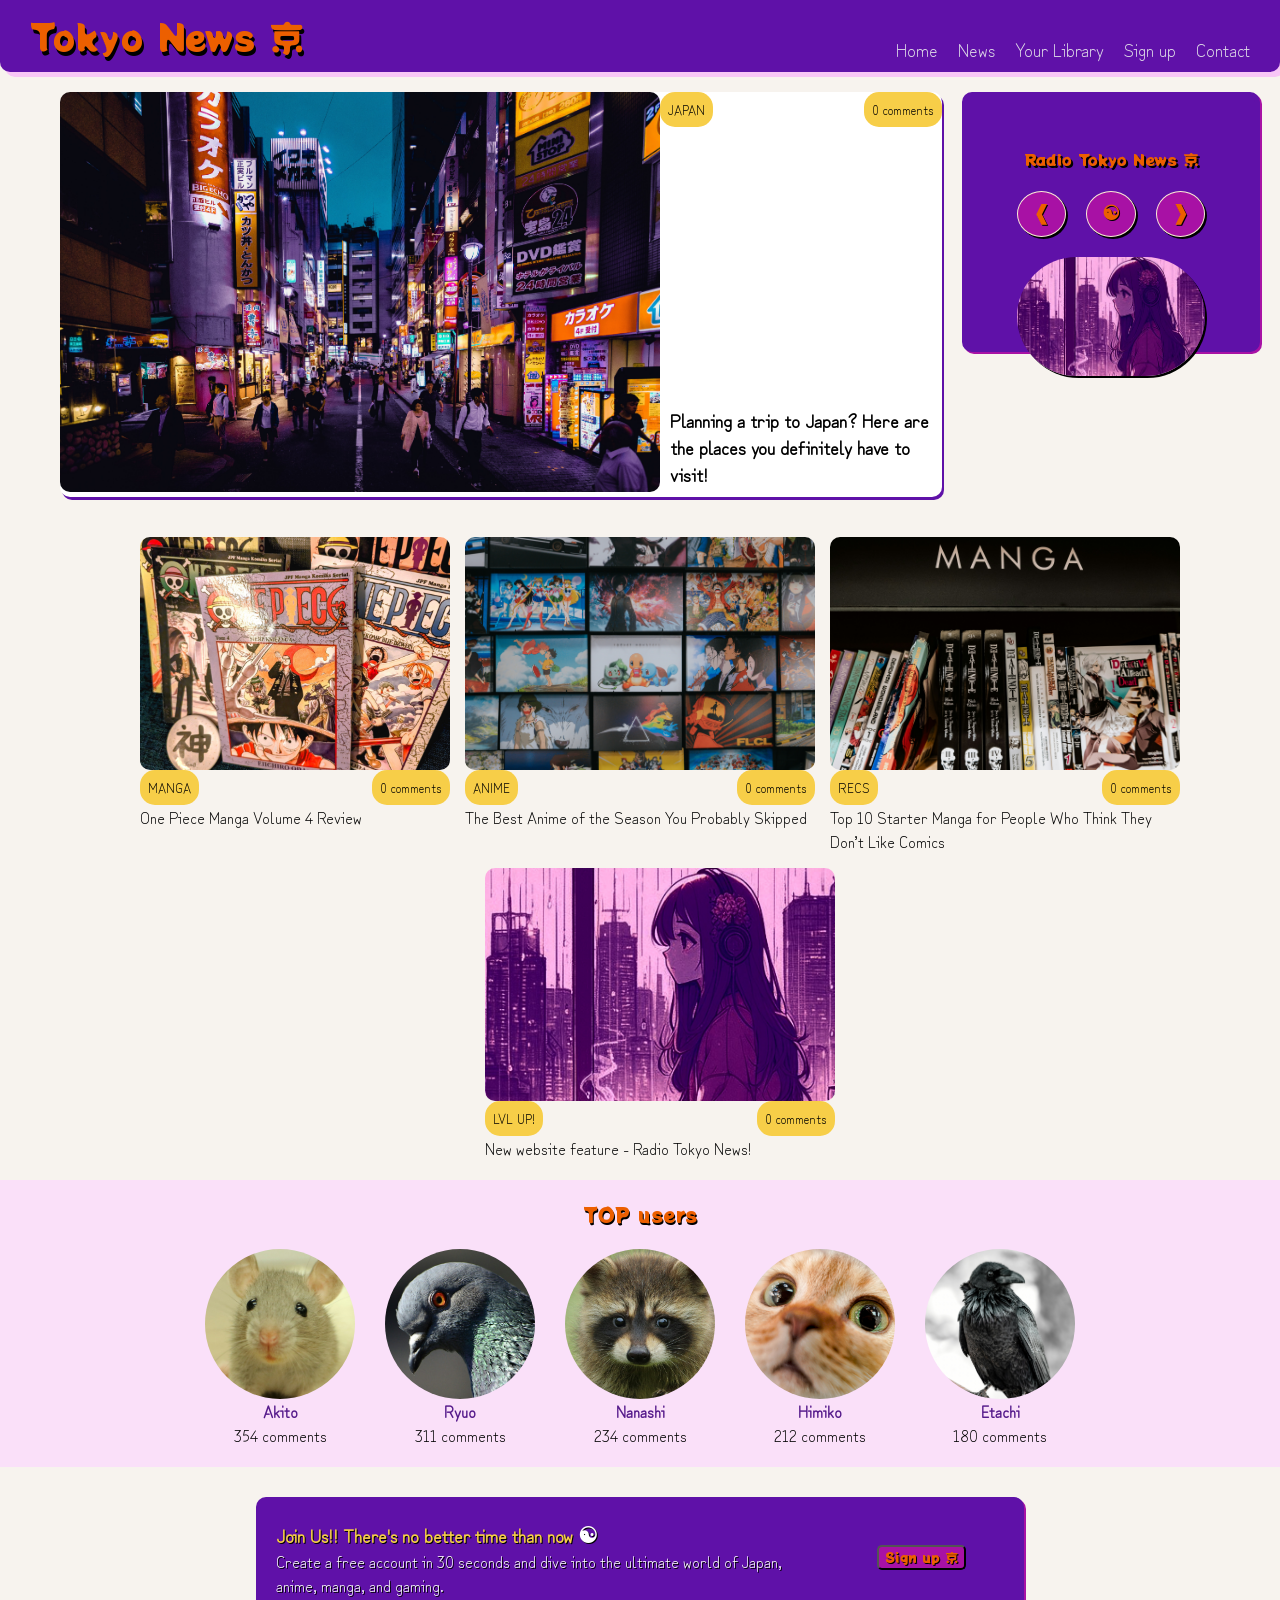
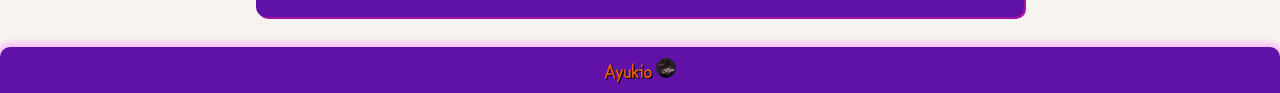
==== index.html @ ea7f4cb4 "Update index.html layout. Add similar logic to news articles in index.html." ====
<!DOCTYPE html>
<html lang="en">
<head>
    <meta charset="UTF-8">
    <meta name="viewport" content="width=device-width, initial-scale=1.0">
    <title>Tokyo News</title>
    <link rel="stylesheet" href="./style.css">
    <link rel="icon" type="image/png" sizes="96x96" href="./favicon-96x96.png">
    <link rel="preconnect" href="https://fonts.googleapis.com">
<link rel="preconnect" href="https://fonts.gstatic.com" crossorigin>
<link href="https://fonts.googleapis.com/css2?family=Raleway:ital,wght@0,100..900;1,100..900&family=Roboto:ital,wght@0,100..900;1,100..900&family=Zen+Kurenaido&display=swap" rel="stylesheet">
<link rel="preconnect" href="https://fonts.googleapis.com">
<link rel="preconnect" href="https://fonts.gstatic.com" crossorigin>
<link href="https://fonts.googleapis.com/css2?family=Potta+One&display=swap" rel="stylesheet">
</head>
<body>
    <div class="navbar">
        <div>
            <div class="logo">Tokyo News<div class="red">&nbsp;京</div></div>
        </div>
            <ul class="nav">
                <li><a href="#">Home</a></li>
                <li><a href="./news.html">News</a></li>
                <li><a href="#">Your Library</a></li>
                <li><a href="#">Sign up</a></li>
                <li><a href="#">Contact</a></li>
            </ul>
    </div>
    <div class="main-news">

            <div class="news">
                <div class="article-1">
                    <img class="tokyo" src="./article-1.jpg" alt="">
                </div>
               <div class="article-1-text">
                   <div class="tags">
                       <div class="tag">JAPAN</div>
                       <div class="tag">0 comments</div>
                   </div>
                   <h3 class="h3-decoration"><a href="">Planning a trip to Japan? Here are the places you definitely have to visit!</a></h3>
               </div> 
            </div>

            <div class="radio">
                <div class="player">Radio Tokyo News 京</div>
                <div class="buttons">
                    <a class="back"> ❰ </a>
                    <a class="play"> ☯ </a>
                    <a class="next"> ❱ </a>
                </div>
                <img class="radio-img" src="./radio.jpg" alt="">
            </div>

    </div>
    <div class="other-news">
            <div class="article-2">
                <img class="other-news-image" src="./article-2.jpg" alt="">
                <div class="tags">
                       <div class="tag">MANGA</div>
                       <div class="tag">0 comments</div>
                </div>
                <div class="text-article-2 h3-decoration"><a href="">One Piece Manga Volume 4 Review</a></div>
            </div>
            <div class="article-3">
                <img class="other-news-image" src="./article-3.jpg" alt="">
                <div class="tags">
                       <div class="tag">ANIME</div>
                       <div class="tag">0 comments</div>
                </div>
                <div class="text-article-3 h3-decoration"><a href="">The Best Anime of the Season You Probably Skipped</a></div>
            </div>
            <div class="article-4">
                <img class="other-news-image" src="./article-4.jpg" alt="">
                <div class="tags">
                       <div class="tag">RECS</div>
                       <div class="tag">0 comments</div>
                </div>
                <div class="text-article-4 h3-decoration"><a href="">Top 10 Starter Manga for People Who Think They Don’t Like Comics</a></div>
            </div>
            <div class="article-4">
                <img class="other-news-image" src="./radio.jpg" alt="">
                <div class="tags">
                       <div class="tag">LVL UP!</div>
                       <div class="tag">0 comments</div>
                </div>
                <div class="text-article-4 h3-decoration"><a href="">New website feature - Radio Tokyo News!</a></div>
            </div>
    </div>
    <div class="ranking">
        <div class="top">TOP users</div>
        <div class="user-container">
           <div class="users">
            <img class="avatars" src="./akito.jpg" alt="">
            <div class="user-text"><b><a href="">Akito</a></b></div>
            <div class="user-text">354 comments</div>
        </div>
        <div class="users">
            <img class="avatars" src="./ryuo.jpg" alt="">
            <div class="user-text"><b><a href="">Ryuo</a></b></div>
            <div class="user-text">311 comments</div>
        </div>
        <div class="users">
            <img class="avatars" src="./nanashi.jpg" alt="">
            <div class="user-text"><b><a href="">Nanashi</a></b></div>
            <div class="user-text">234 comments</div>
        </div>
        <div class="users">
            <img class="avatars" src="./himiko.jpg" alt="">
            <div class="user-text"><b><a href="">Himiko</a></b></div>
            <div class="user-text">212 comments</div>
        </div>
        <div class="users">
            <img class="avatars" src="./etachi.jpg" alt="">
            <div class="user-text"><b><a href="">Etachi</a></b></div>
            <div class="user-text" >180 comments</div>
        </div> 
        </div>
        
    </div>
    <div class="sign-up">
        <div class="sign-up-container">
            <div class="sign-up-text">
                <p class="yellow-sign-up-t"><strong>Join Us!! There's no better time than now <a class="ying" href="#">☯</a></strong> </p>
                <p>Create a free account in 30 seconds and dive into the ultimate world of Japan, anime, manga, and gaming.</p>
            </div>
            <div class="sign-up-button">
                <button>Sign up 京</button>
            </div>
        </div>
    </div>
    <div class="footer">
        <div class="author">
            <a class="Ayukio" href="https://github.com/AyukioRitsuryo" target="_blank">Ayukio</a> <a class="Ayukio" href="https://github.com/AyukioRitsuryo" target="_blank"><img class="avatar" src="./avatar3.jpeg" width="30px" alt=""></a>
        </div>
    </div>
</body>
</html>
---- style.css ----
/* I. INDEX.HTML */
body {
    font-family: monospace;
    display: flex;
    flex-direction: column;
    font-family: "Zen Kurenaido", sans-serif;
    margin: 0;
    flex: 1;
    background-color: rgb(247, 243, 238);
}

/*navbar section*/

.logo {
    display: flex;
    font-size: 36px;
    font-family: "Potta One";
    text-shadow: 2px 4px black;
    color: rgb(236, 95, 0);
}

.red:hover {
    color: #A811A5;
    transition: 1s;
    text-shadow: #A811A5 1px 0 20px;
}

.navbar {
    display: flex;
    justify-content: space-between;
    background-color: rgb(95, 17, 168);
    padding: 10px 30px 10px 30px;
    border-radius: 0px 0px 10px 10px;
    box-shadow: 5px 5px 0px 0px #f8c6f6;
}


.nav {
    display: flex;
    list-style: none;
    margin: 0px;
    gap: 20px;
    flex-wrap: wrap;
    align-items: flex-end;
    font-size: 18px;
}

.nav a {
    text-decoration: none;
    color: rgb(222, 218, 231);
    border-radius: 20px;
}

.nav a:hover {
    text-shadow: black 1px 0 10px;
    color: #A811A5;
    transition: 0.3s;

}

/*main-news section*/

.main-news {
    display: flex;
    margin: 20px 20px 20px 60px;
    flex-wrap: wrap;
    gap: 20px;
}   

.news {
    display: flex;
    flex: 1 1 70%;
    flex-wrap: wrap;
    background-color: white;
    border-radius: 10px;
    box-shadow: 2px 3px rgb(95, 17, 168);
}
.tokyo {
    width: 100%;
    max-width: 600px;
    min-width: 280px;
    border-radius: 10px;
}

.article-1-text {
    display: flex;
    flex-direction: column;
    justify-content: space-between;
    flex: 1 1 10%;

}
.article-1-text h3 {
    padding: 0px 10px 10px 10px;
    margin: 0px;
}
.tags {
    display: flex;
    justify-content: space-between;
    font-size: 13px;
}

.tag {
    background-color: rgb(247, 206, 72);
    border-radius: 15px;
    padding: 8px;
}

.player {
    text-align: center;
    font-family: "Potta One";
    color: rgb(236, 95, 0);
    text-shadow: 2px 2px black;
}
.radio {
    border: 5px solid rgb(95, 17, 168);
    border-radius: 10px;
    color: white;
    background-color: rgb(95, 17, 168);
    padding: 50px;
    display: flex;
    flex-direction: column;
    gap: 20px;
    flex: 1 1 10%;
    max-height: 150px;
    box-shadow: 2px 2px #A811A5;
    
}

.buttons {
    display: flex;
    justify-content: space-evenly;
    gap: 20px;
    color:rgb(236, 95, 0);
    text-shadow: 1px 1px black;
}

.back, .play, .next {
    border: 1px solid black;
    border-radius: 100%;
    padding: 5px 15px 10px 15px;
    border-color: antiquewhite;
    font-size: 20px;
    font-weight: bold;
    background-color: #A811A5;
    box-shadow: 2px 2px black;
    
}

.back:hover, .play:hover, .next:hover {
    color: rgb(255, 163, 102);
}

.radio-img {
    width: 100%;
    max-width: 200px;
    border-radius: 70px;
    display: flex;
    align-self: center;
    box-shadow: 2px 2px black;
}

/*other-news section*/

.other-news {
    display: flex;
    justify-content: center;
    flex-wrap: wrap;
    margin: 20px 20px 20px 60px;
    gap: 15px;
}

.other-news-image {
    width: 100%;
    max-width: 350px;
    min-width: 280px;
    height: 233px;
    border-radius: 10px;

}

.other-news-image:hover {
    border: 2px solid #A811A5;
}

.article-2, .article-3, .article-4 {
    display: flex;
    flex-direction: column;
    max-width: 350px;
}

/*ranking section*/

.ranking {
    display: flex;
    background-color: #fae0f9;
    flex-direction: column;
}

.top {
    text-align: center;
    font-family: "Potta One";
    font-size: 20px;
    margin: 20px 0px 20px 0px;
    color: rgb(236, 95, 0);
    text-shadow: 1px 2px black;
}

.user-container {
    display: flex;
    justify-content: center;
    gap: 30px;
    flex-wrap: wrap;
    margin-bottom: 20px;
}

.users {
    display: flex;
    flex-direction: column;
}

.avatars {
    width: 100%;
    max-width: 150px;
    border-radius: 150px;
}

.avatars:hover {
    border: 2px solid #A811A5;
}

.user-text {
    text-align: center;
}

.user-text a {
    text-decoration: none;
}

/*sign-up section*/

.sign-up {
    display: flex;
    justify-content: center;
    color: white;
}
.sign-up-container {
    background-color: rgb(95, 17, 168);
    width: 60%;
    min-width: 400px;
    display: flex;
    margin: 30px;
    border-radius: 10px;
    box-shadow: 2px 2px #A811A5;
}

.sign-up-text {
    padding: 20px;
    flex: 1 1 60%;
}

.sign-up-text p {
    margin: 0px;
    text-shadow: 1px 1px black;
}

.sign-up-button {
    padding: 0px 10px 0px 60px;
    flex: 1 1 10%;
    align-content: center;
}

button {
    font-family: "Potta One";
    background-color:#A811A5;
    color: rgb(236, 95, 0);
    text-shadow: 1px 1px black;
    border-radius: 5px;
}

button:hover {
    color: rgb(255, 163, 102);
}

.yellow-sign-up-t {
    color: rgb(247, 206, 72);
    font-size: 18px;
    text-shadow: 1px 1px black;
}

.ying {
    color: white;
    text-decoration: none;
    font-size: 22px;
}

/*footer section*/

.footer {
    display: flex;
    justify-content: center;
    background-color: rgb(95, 17, 168);
    border-radius: 10px 10px 0px 0px;
    box-shadow: 0px 0px 5px 5px #f8c6f6;

}

.author {
    padding: 10px;
}

.author a {
    text-decoration: none;
    color: rgb(236, 95, 0);
    text-shadow: 1px 1px black;
    font-size: 18px;
    font-weight: bold;
}

.avatar {
    border-radius: 50px;
    width: 20px;
}

 /* II. NEWS.HTML */

.h3-decoration a {
    text-decoration: none;
    color: black;
}

.h3-decoration a:hover {
    color: #A811A5;
}
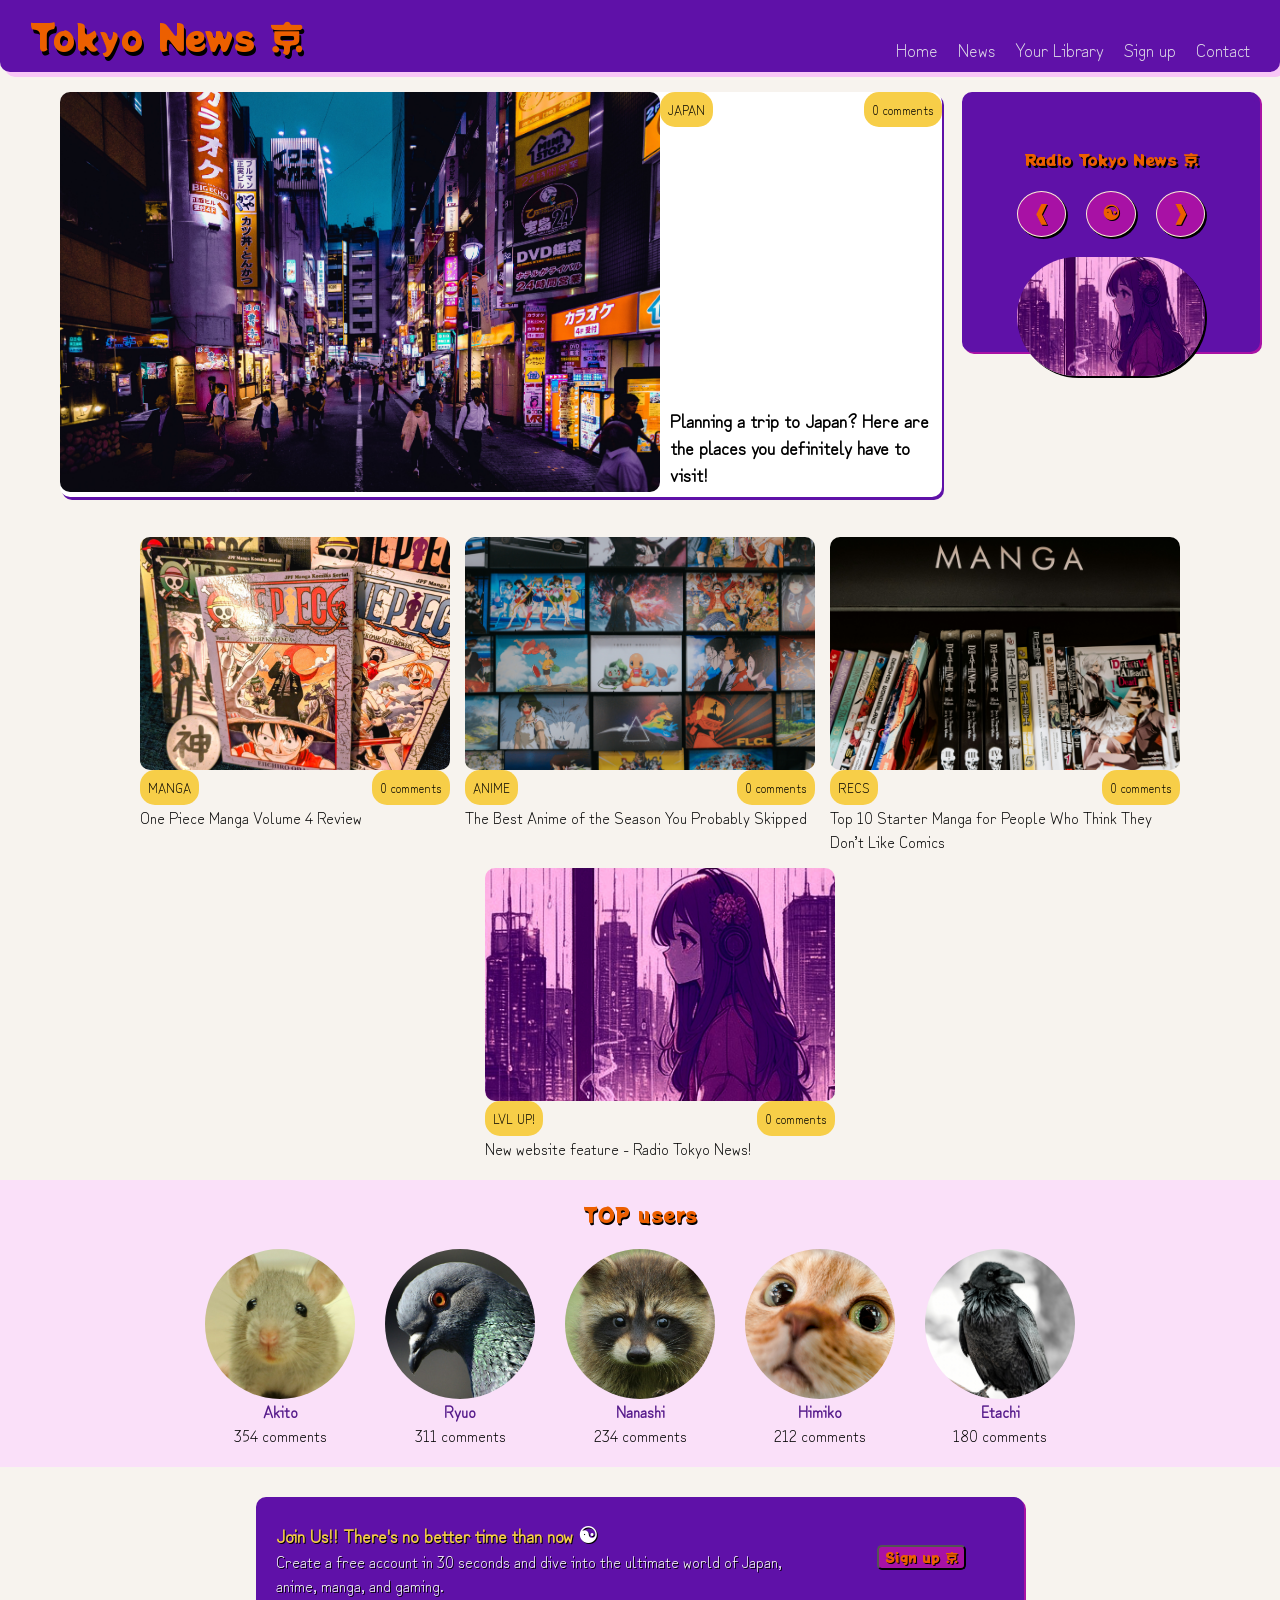
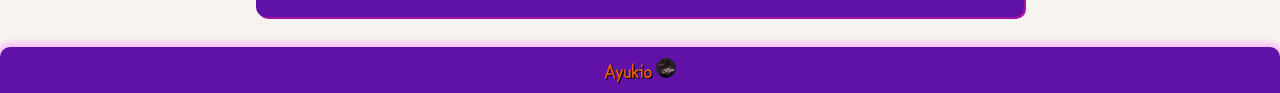
==== commit f927f341: "Create first article." ====
--- a/index.html
+++ b/index.html
@@ -37,7 +37,7 @@
                        <div class="tag">JAPAN</div>
                        <div class="tag">0 comments</div>
                    </div>
-                   <h3 class="h3-decoration"><a href="">Planning a trip to Japan? Here are the places you definitely have to visit!</a></h3>
+                   <h3 class="h3-decoration"><a href="./article-1.html">Planning a trip to Japan? Here are the places you definitely have to visit!</a></h3>
                </div> 
             </div>
 
--- a/style.css
+++ b/style.css
@@ -332,5 +332,18 @@
     color: #A811A5;
 }
 
-
-
+.smaller {
+    max-width: 399px;
+}
+
+ /* III. ARTICLE-1.HTML*/
+
+ .change-article-1 {
+    flex-direction: column;
+ }
+
+ .font-size-article-1 {
+    font-size: 35px;
+    font-weight: 900;
+ }
+
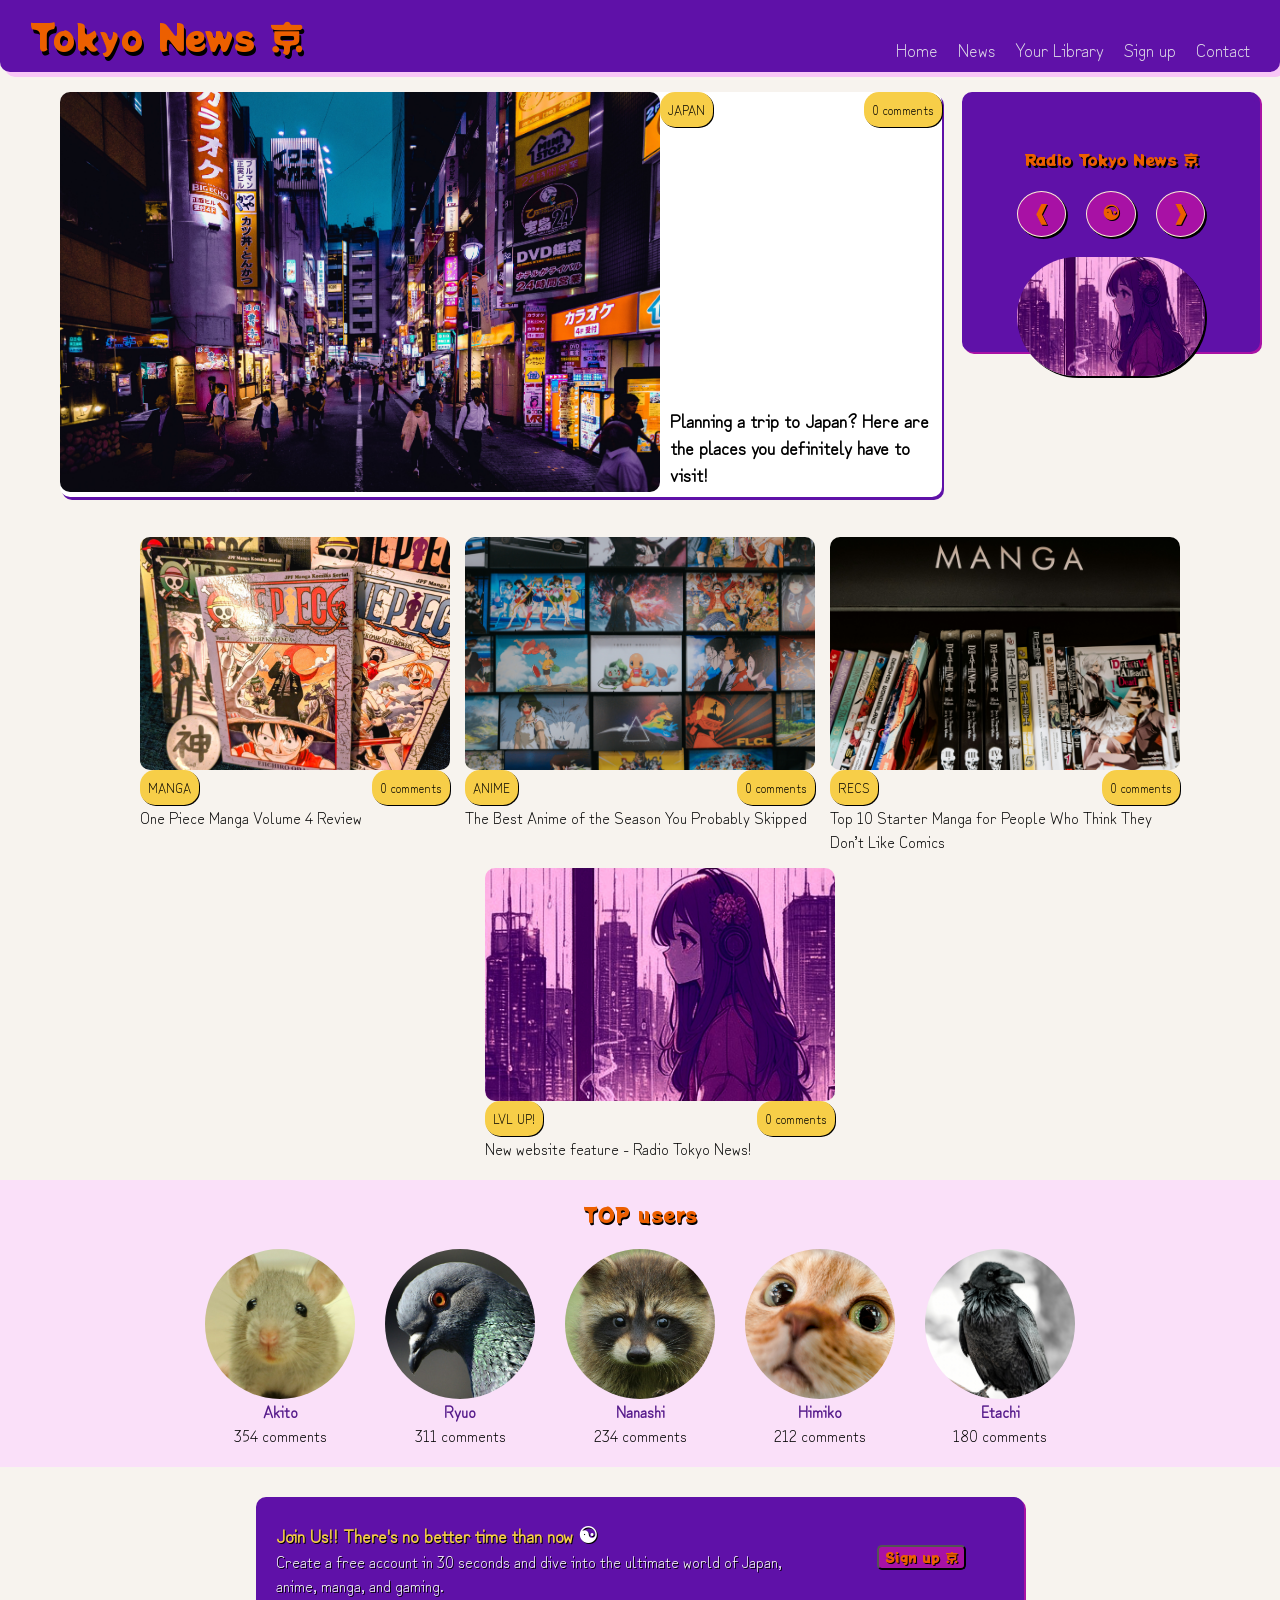
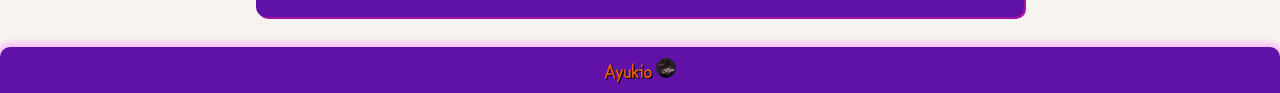
==== commit 9c5e323f: "Add comments subsection. Add comments below articles and style the subsection." ====
--- a/index.html
+++ b/index.html
@@ -19,11 +19,11 @@
             <div class="logo">Tokyo News<div class="red">&nbsp;京</div></div>
         </div>
             <ul class="nav">
-                <li><a href="#">Home</a></li>
+                <li><a href="./index.html">Home</a></li>
                 <li><a href="./news.html">News</a></li>
-                <li><a href="#">Your Library</a></li>
-                <li><a href="#">Sign up</a></li>
-                <li><a href="#">Contact</a></li>
+                <li><a href="./your-library.html">Your Library</a></li>
+                <li><a href="./sign-up.html">Sign up</a></li>
+                <li><a href="./contact.html">Contact</a></li>
             </ul>
     </div>
     <div class="main-news">
--- a/style.css
+++ b/style.css
@@ -103,6 +103,7 @@
     background-color: rgb(247, 206, 72);
     border-radius: 15px;
     padding: 8px;
+    box-shadow: 1px 1px black;
 }
 
 .player {
@@ -347,3 +348,39 @@
     font-weight: 900;
  }
 
+ .tags-color {
+    background-color: rgb(28, 142, 236);
+ }
+
+ .article-container {
+    padding: 10px;
+    text-align: justify;
+    min-width: 260px;
+ }
+
+ .main-news-1 {
+    gap: 40px;
+ }
+ .float-right {
+    float: right;
+    margin: 0px 0px 10px 10px;
+ }
+
+ .float-left {
+    float: left;
+    margin: 0px 10px 0px 0px;
+ }
+
+ .textarea {
+    width: 96%;
+    border-radius: 10px;
+    background-color: #fae0f9;
+ }
+
+ .submit {
+    font-family: "Potta One";
+    background-color:#A811A5;
+    color: rgb(236, 95, 0);
+    text-shadow: 1px 1px black;
+    border-radius: 5px;
+ }
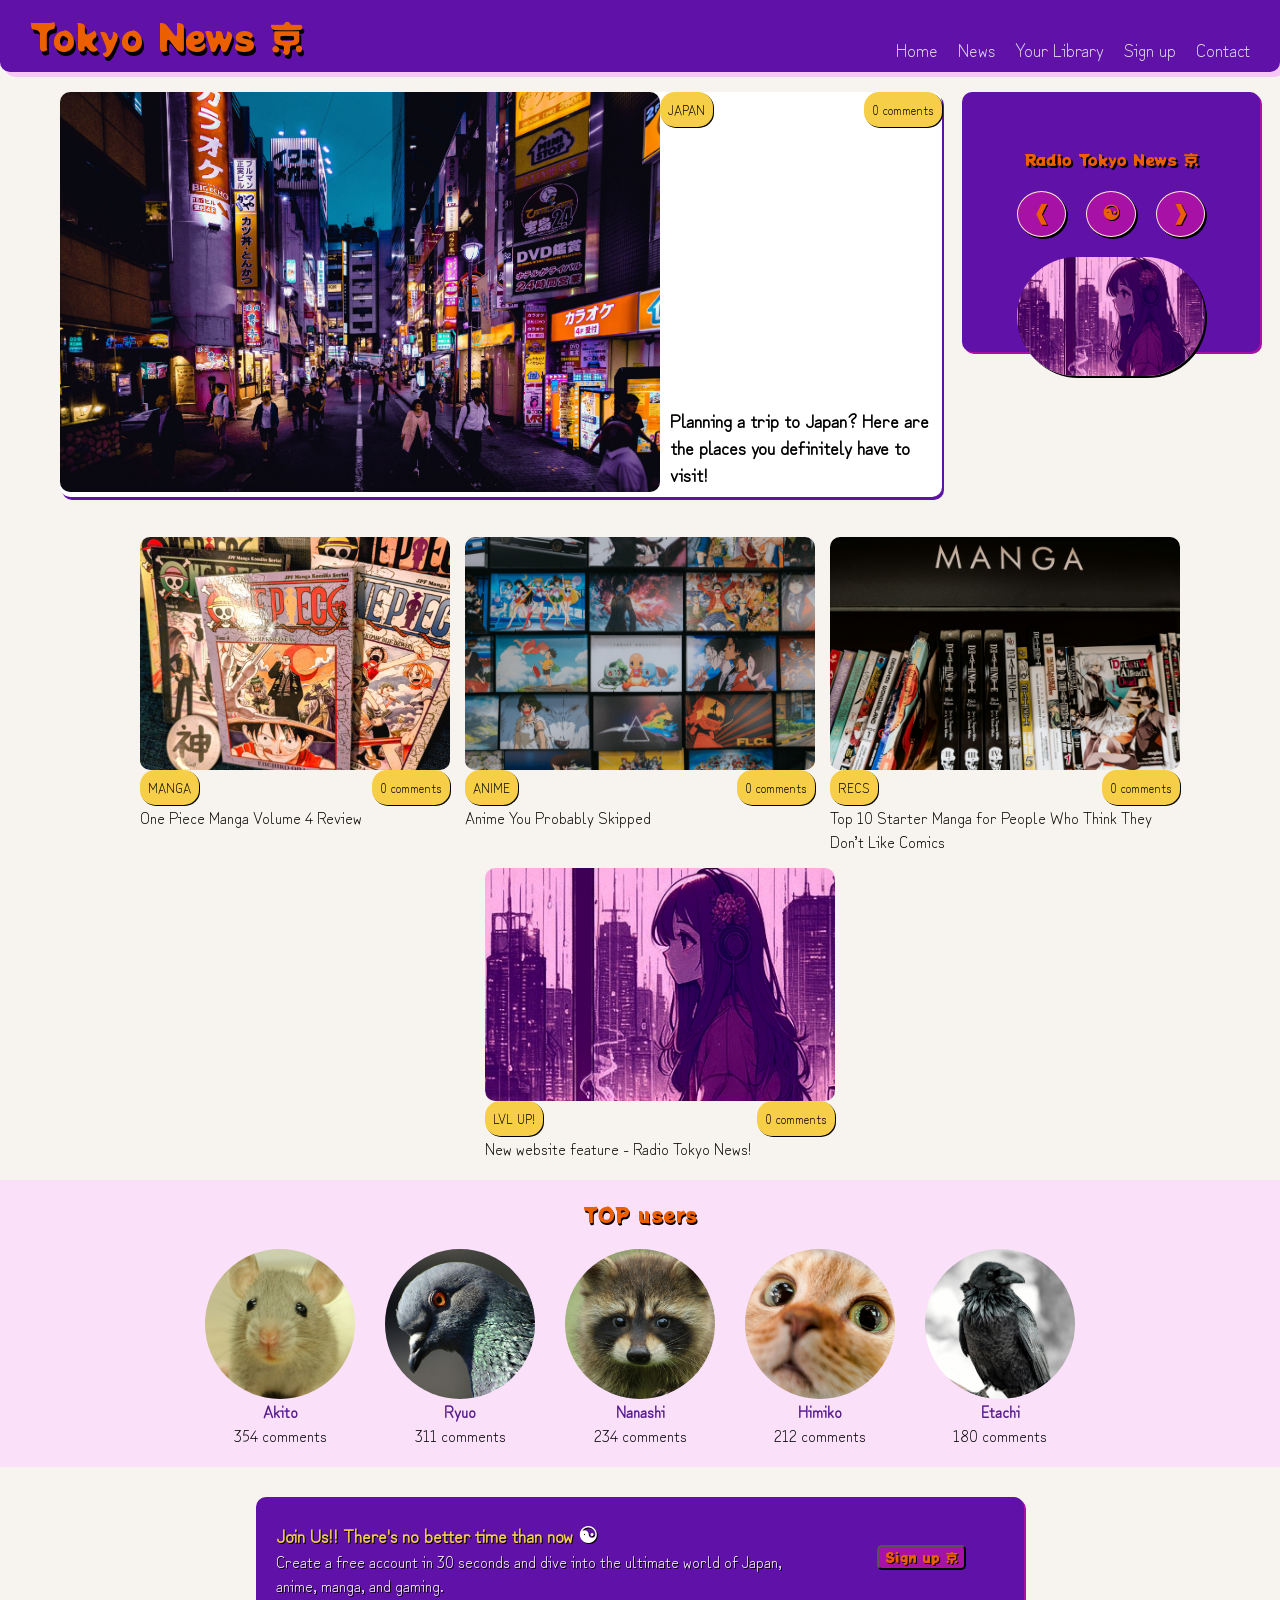
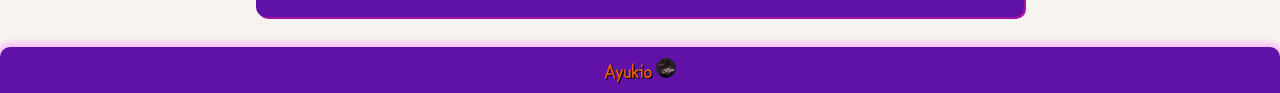
==== commit 1f13143a: "Create and style 3rd article." ====
--- a/index.html
+++ b/index.html
@@ -59,7 +59,7 @@
                        <div class="tag">MANGA</div>
                        <div class="tag">0 comments</div>
                 </div>
-                <div class="text-article-2 h3-decoration"><a href="">One Piece Manga Volume 4 Review</a></div>
+                <div class="text-article-2 h3-decoration"><a href="./article-2.html">One Piece Manga Volume 4 Review</a></div>
             </div>
             <div class="article-3">
                 <img class="other-news-image" src="./article-3.jpg" alt="">
@@ -67,7 +67,7 @@
                        <div class="tag">ANIME</div>
                        <div class="tag">0 comments</div>
                 </div>
-                <div class="text-article-3 h3-decoration"><a href="">The Best Anime of the Season You Probably Skipped</a></div>
+                <div class="text-article-3 h3-decoration"><a href="./article-3.html">Anime You Probably Skipped</a></div>
             </div>
             <div class="article-4">
                 <img class="other-news-image" src="./article-4.jpg" alt="">
@@ -75,7 +75,7 @@
                        <div class="tag">RECS</div>
                        <div class="tag">0 comments</div>
                 </div>
-                <div class="text-article-4 h3-decoration"><a href="">Top 10 Starter Manga for People Who Think They Don’t Like Comics</a></div>
+                <div class="text-article-4 h3-decoration"><a href="./article-4.html">Top 10 Starter Manga for People Who Think They Don’t Like Comics</a></div>
             </div>
             <div class="article-4">
                 <img class="other-news-image" src="./radio.jpg" alt="">
@@ -83,7 +83,7 @@
                        <div class="tag">LVL UP!</div>
                        <div class="tag">0 comments</div>
                 </div>
-                <div class="text-article-4 h3-decoration"><a href="">New website feature - Radio Tokyo News!</a></div>
+                <div class="text-article-4 h3-decoration"><a href="./article-5.html">New website feature - Radio Tokyo News!</a></div>
             </div>
     </div>
     <div class="ranking">
--- a/style.css
+++ b/style.css
@@ -337,7 +337,7 @@
     max-width: 399px;
 }
 
- /* III. ARTICLE-1.HTML*/
+ /* III. ARTICLES.HTML*/
 
  .change-article-1 {
     flex-direction: column;
@@ -355,7 +355,7 @@
  .article-container {
     padding: 10px;
     text-align: justify;
-    min-width: 260px;
+    min-width: 260px
  }
 
  .main-news-1 {
@@ -383,4 +383,11 @@
     color: rgb(236, 95, 0);
     text-shadow: 1px 1px black;
     border-radius: 5px;
+ }
+
+ .disclaimer {
+    background-color: #fae0f9;
+    padding: 10px;
+    border-radius: 10px;
+    font-size: 12px;
  }
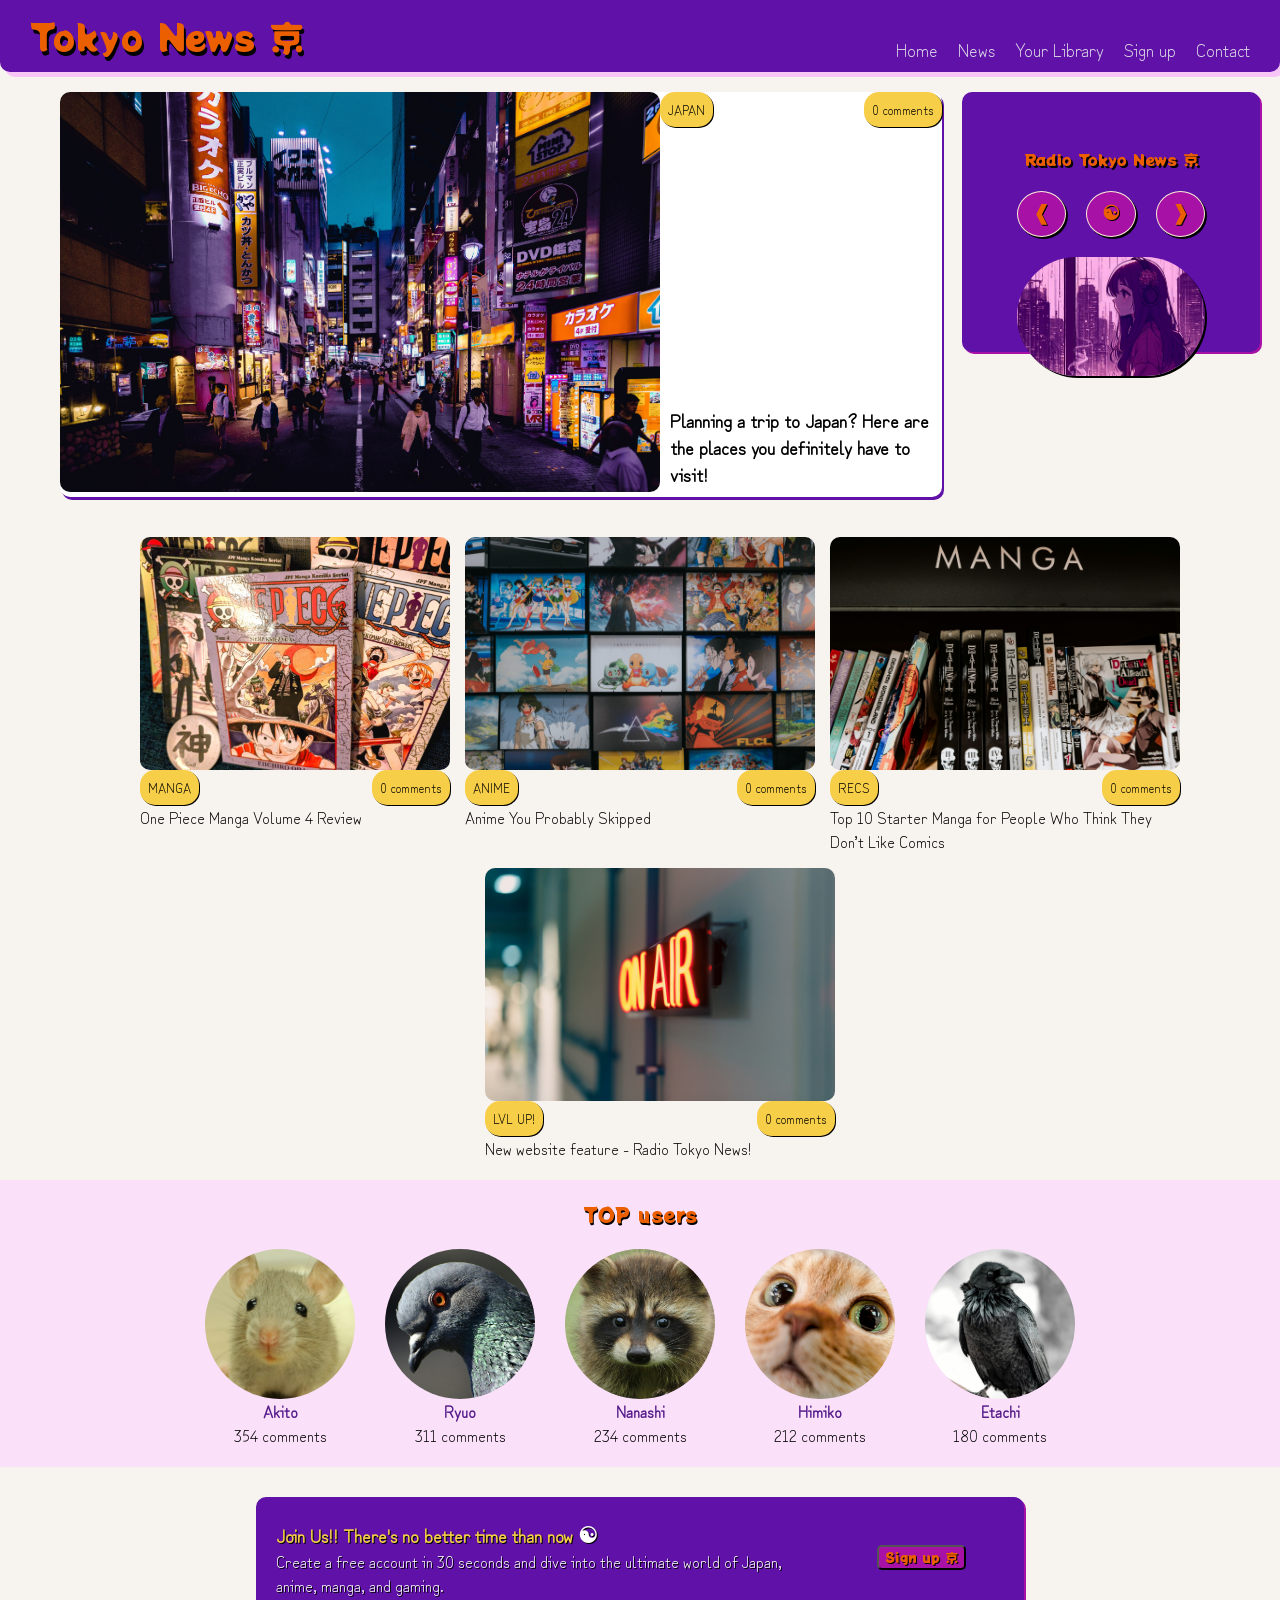
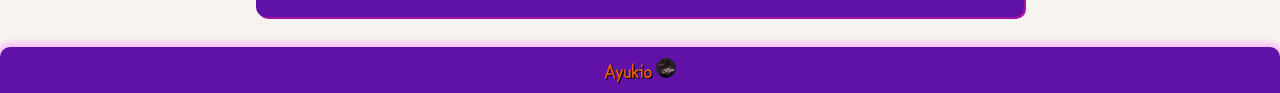
==== commit b8d0a941: "Create and style 5th article." ====
--- a/index.html
+++ b/index.html
@@ -78,7 +78,7 @@
                 <div class="text-article-4 h3-decoration"><a href="./article-4.html">Top 10 Starter Manga for People Who Think They Don’t Like Comics</a></div>
             </div>
             <div class="article-4">
-                <img class="other-news-image" src="./radio.jpg" alt="">
+                <img class="other-news-image" src="./article-5A.jpg" alt="">
                 <div class="tags">
                        <div class="tag">LVL UP!</div>
                        <div class="tag">0 comments</div>
--- a/style.css
+++ b/style.css
@@ -390,4 +390,12 @@
     padding: 10px;
     border-radius: 10px;
     font-size: 12px;
+ }
+
+ .orb {
+    max-width: 400px;
+ }
+
+ .goku {
+    max-width: 300px;
  }
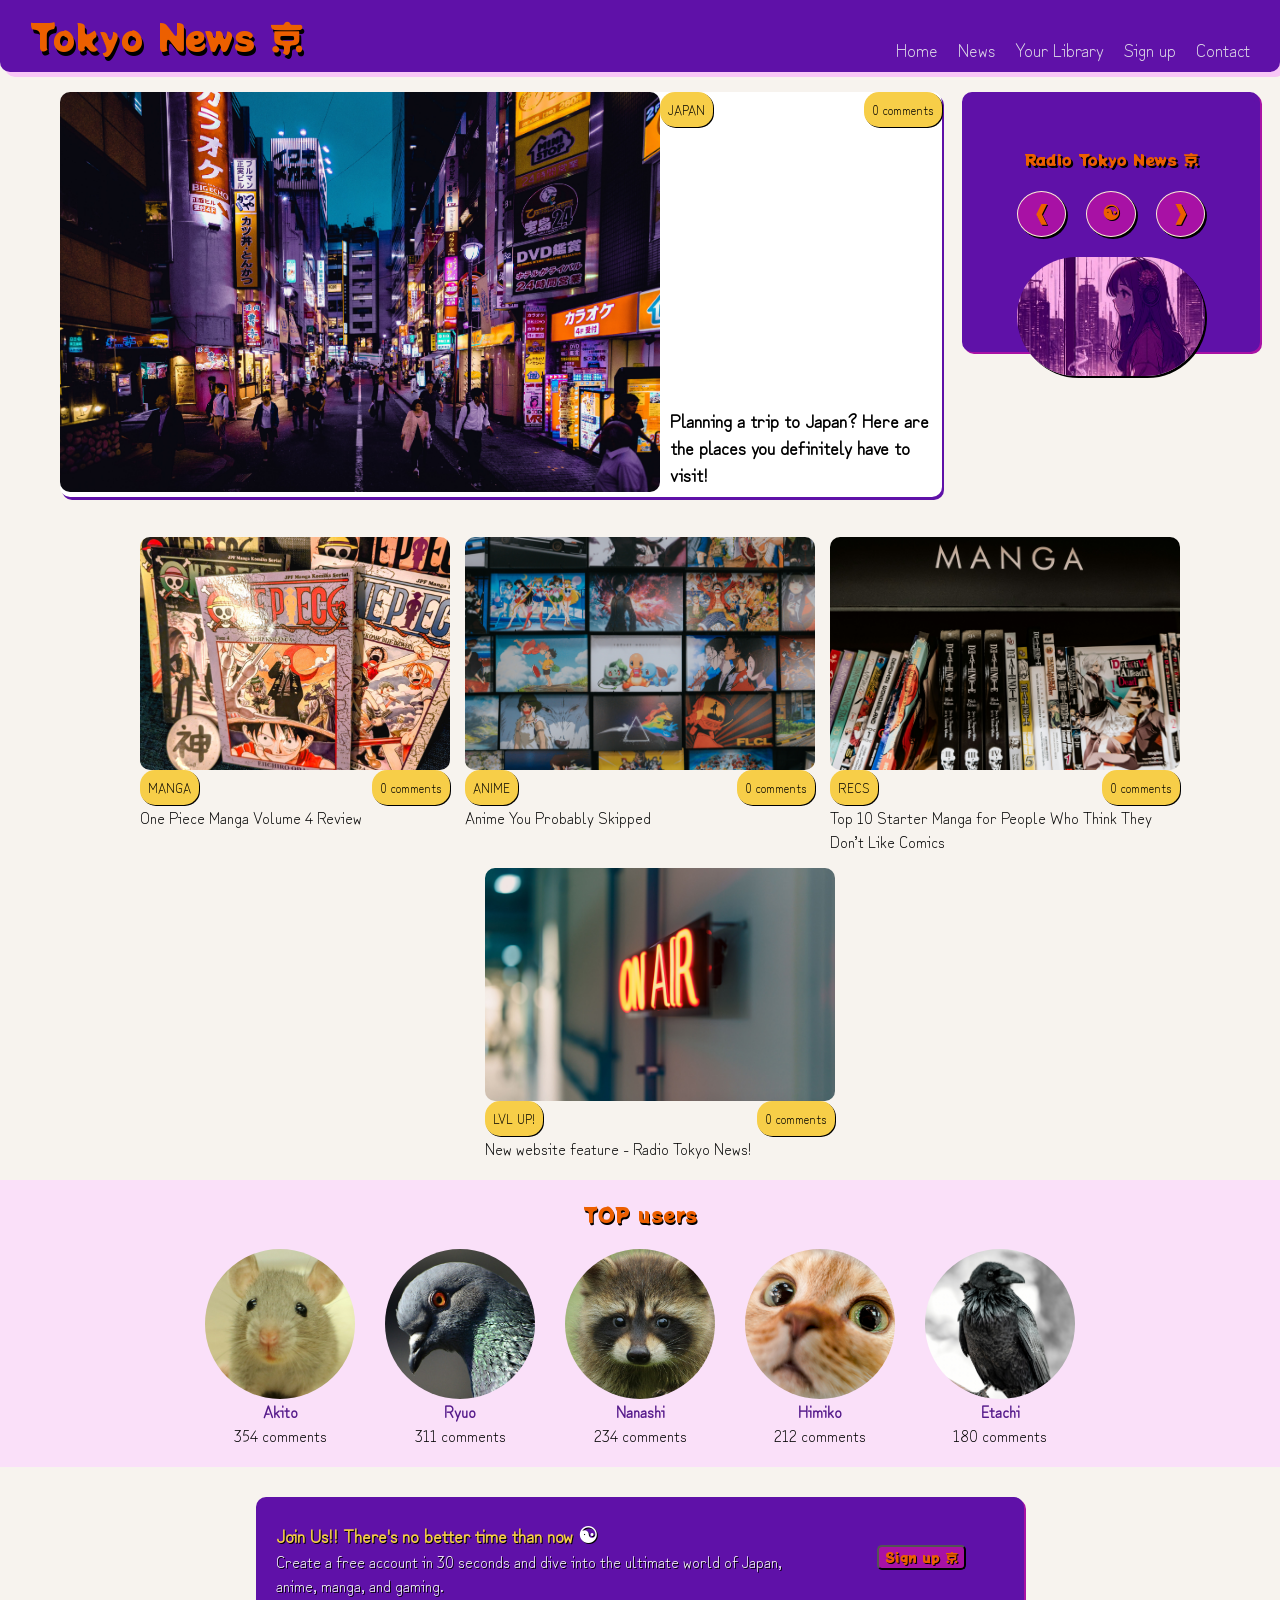
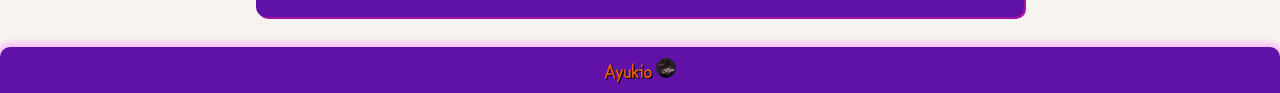
==== commit 213cbd8e: "Update signup anchor" ====
--- a/index.html
+++ b/index.html
@@ -124,7 +124,7 @@
                 <p>Create a free account in 30 seconds and dive into the ultimate world of Japan, anime, manga, and gaming.</p>
             </div>
             <div class="sign-up-button">
-                <button>Sign up 京</button>
+                <button><a href="./sign-up.html">Sign up 京</a></button>
             </div>
         </div>
     </div>
--- a/style.css
+++ b/style.css
@@ -270,16 +270,23 @@
     align-content: center;
 }
 
-button {
+.sign-up-button a {
+    text-decoration: none;
+    color:rgb(236, 95, 0);
+    text-shadow: 1px 1px black;
+}
+.sign-up-button a:hover {
+    text-decoration: none;
+    color:rgb(255, 163, 102);
+    text-shadow: 1px 1px black;
+}
+
+button, .button-form {
     font-family: "Potta One";
     background-color:#A811A5;
     color: rgb(236, 95, 0);
     text-shadow: 1px 1px black;
     border-radius: 5px;
-}
-
-button:hover {
-    color: rgb(255, 163, 102);
 }
 
 .yellow-sign-up-t {
@@ -398,4 +405,63 @@
 
  .goku {
     max-width: 300px;
- }+ }
+
+ /* IV. YOUR-LIBRARY.HTML */
+
+ .library {
+    font-family: "Potta One";
+    color: rgb(236, 95, 0);
+    text-shadow: 2px 2px black;
+    border-radius: 5px;
+    text-align: center;
+    font-size: 30px;
+
+ }
+
+ /* V. SIGN-UP.HTML */
+
+ .sign-up-form {
+    background-color:rgb(95, 17, 168);
+    padding: 30px;
+    font-family: "Potta One";
+    color: rgb(236, 95, 0);
+    text-shadow: 2px 2px black;
+    min-width: 297px;
+ }
+
+ .form {
+    padding: 20px;
+    display: flex;
+    flex-direction: column;
+    gap: 10px;
+    font-size: 18px;
+
+ }
+
+ form {
+    align-self: center;
+ }
+
+ .field {
+    font-family: "Zen Kurenaido";
+ }
+
+ .form-text {
+    font-family: "Zen Kurenaido";
+ }
+
+ .row {
+    display: flex;
+    flex-direction: row;
+    justify-content: space-around;
+    flex-wrap: wrap;
+ }
+
+ .kanji {
+    font-size: 300px;
+ }
+ .kanji:hover {
+    
+ }
+
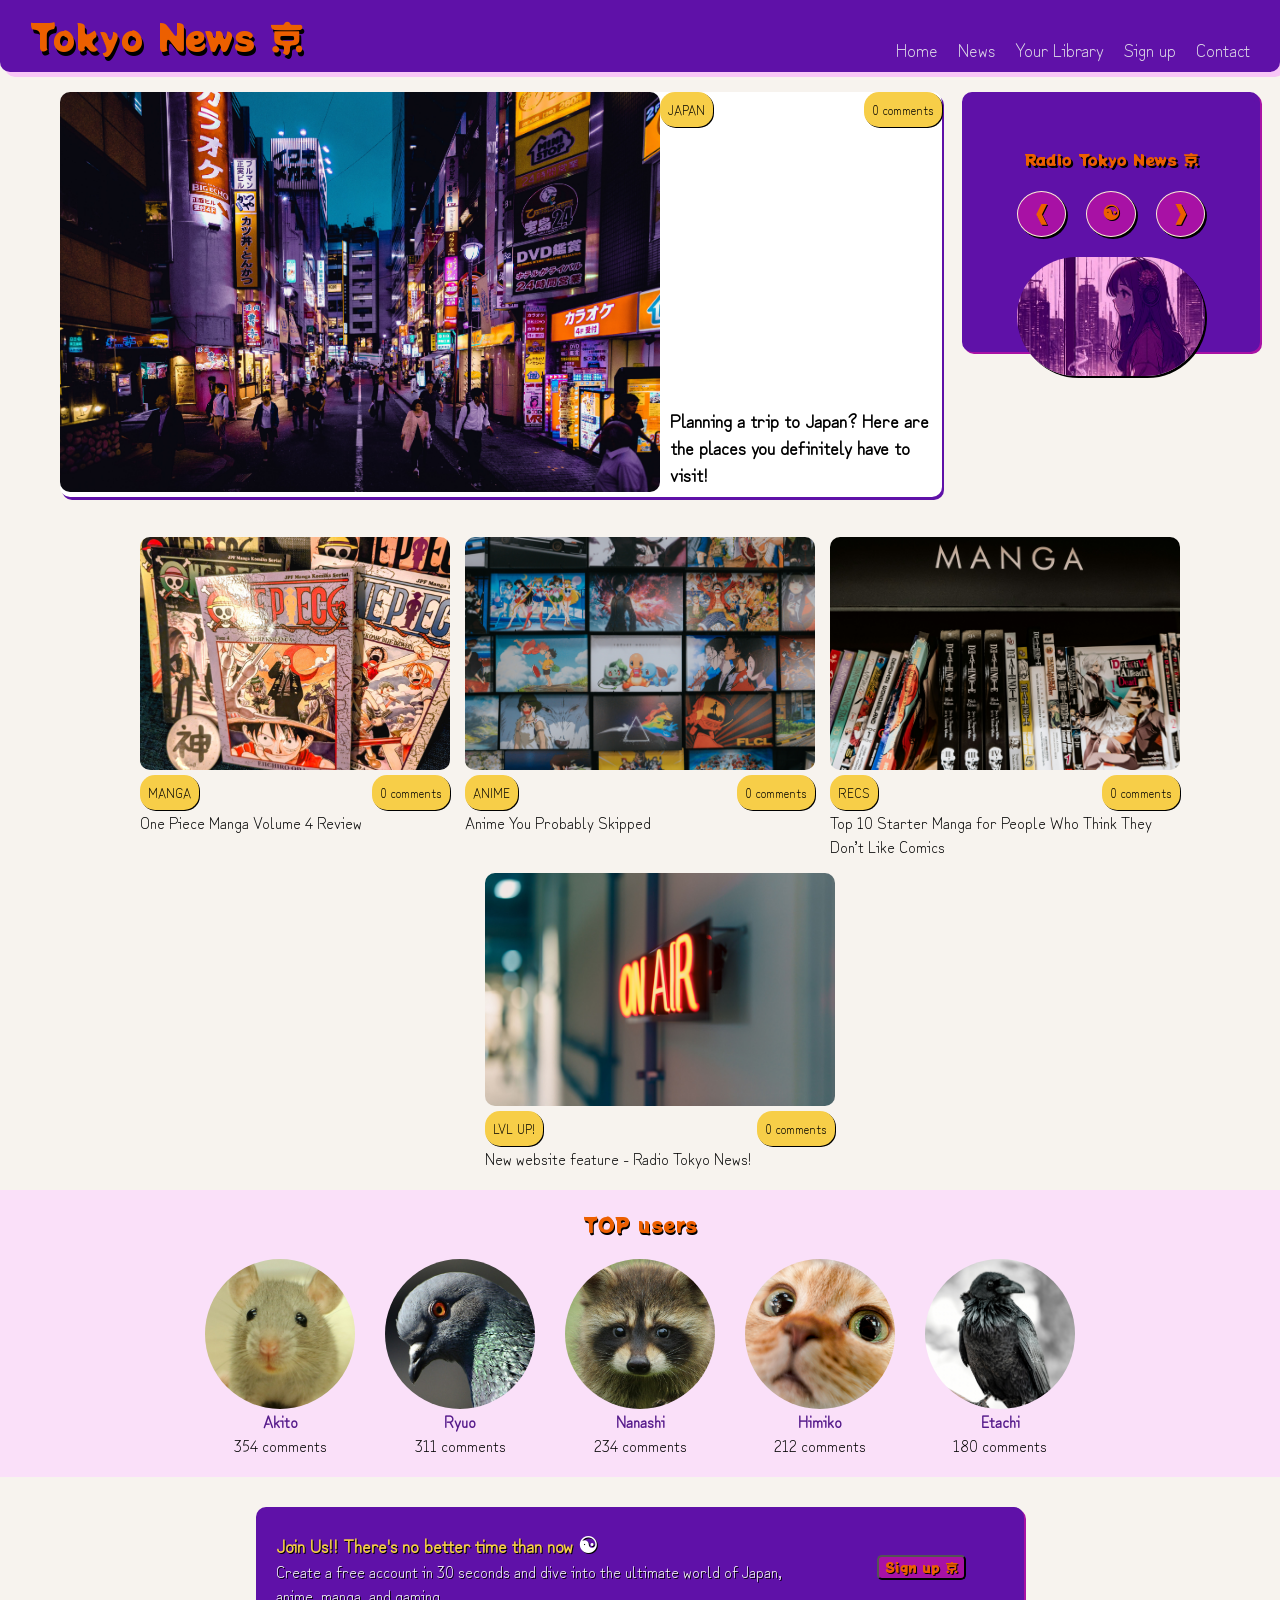
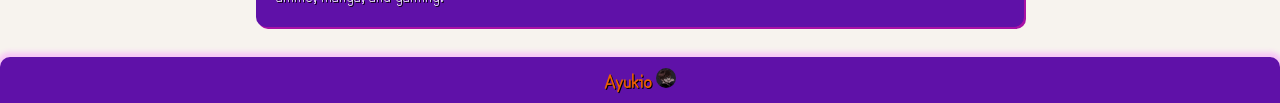
==== commit 42d35d41: "Update website hiperlinks." ====
--- a/index.html
+++ b/index.html
@@ -30,7 +30,7 @@
 
             <div class="news">
                 <div class="article-1">
-                    <img class="tokyo" src="./article-1.jpg" alt="">
+                    <a href="./article-1.html"><img class="tokyo" src="./article-1.jpg" alt=""></a>
                 </div>
                <div class="article-1-text">
                    <div class="tags">
@@ -54,7 +54,7 @@
     </div>
     <div class="other-news">
             <div class="article-2">
-                <img class="other-news-image" src="./article-2.jpg" alt="">
+                <a href="./article-2.html"><img class="other-news-image" src="./article-2.jpg" alt=""></a>
                 <div class="tags">
                        <div class="tag">MANGA</div>
                        <div class="tag">0 comments</div>
@@ -62,7 +62,7 @@
                 <div class="text-article-2 h3-decoration"><a href="./article-2.html">One Piece Manga Volume 4 Review</a></div>
             </div>
             <div class="article-3">
-                <img class="other-news-image" src="./article-3.jpg" alt="">
+                <a href="./article-3.html"><img class="other-news-image" src="./article-3.jpg" alt=""></a>
                 <div class="tags">
                        <div class="tag">ANIME</div>
                        <div class="tag">0 comments</div>
@@ -70,7 +70,7 @@
                 <div class="text-article-3 h3-decoration"><a href="./article-3.html">Anime You Probably Skipped</a></div>
             </div>
             <div class="article-4">
-                <img class="other-news-image" src="./article-4.jpg" alt="">
+                <a href="./article-4.html"><img class="other-news-image" src="./article-4.jpg" alt=""></a>
                 <div class="tags">
                        <div class="tag">RECS</div>
                        <div class="tag">0 comments</div>
@@ -78,7 +78,7 @@
                 <div class="text-article-4 h3-decoration"><a href="./article-4.html">Top 10 Starter Manga for People Who Think They Don’t Like Comics</a></div>
             </div>
             <div class="article-4">
-                <img class="other-news-image" src="./article-5A.jpg" alt="">
+                <a href="./article-5.html"><img class="other-news-image" src="./article-5A.jpg" alt=""></a>
                 <div class="tags">
                        <div class="tag">LVL UP!</div>
                        <div class="tag">0 comments</div>
--- a/style.css
+++ b/style.css
@@ -13,6 +13,7 @@
 
 .logo {
     display: flex;
+    flex-wrap: wrap;
     font-size: 36px;
     font-family: "Potta One";
     text-shadow: 2px 4px black;
@@ -247,11 +248,12 @@
 .sign-up-container {
     background-color: rgb(95, 17, 168);
     width: 60%;
-    min-width: 400px;
+    min-width: 280px;
     display: flex;
     margin: 30px;
     border-radius: 10px;
     box-shadow: 2px 2px #A811A5;
+    flex-wrap: wrap;
 }
 
 .sign-up-text {
@@ -390,6 +392,8 @@
     color: rgb(236, 95, 0);
     text-shadow: 1px 1px black;
     border-radius: 5px;
+    margin-bottom: 10px;
+    
  }
 
  .disclaimer {
@@ -406,6 +410,10 @@
  .goku {
     max-width: 300px;
  }
+.comment {
+    min-width: 300px;
+}
+
 
  /* IV. YOUR-LIBRARY.HTML */
 
@@ -461,7 +469,5 @@
  .kanji {
     font-size: 300px;
  }
- .kanji:hover {
-    
- }
-
+
+
